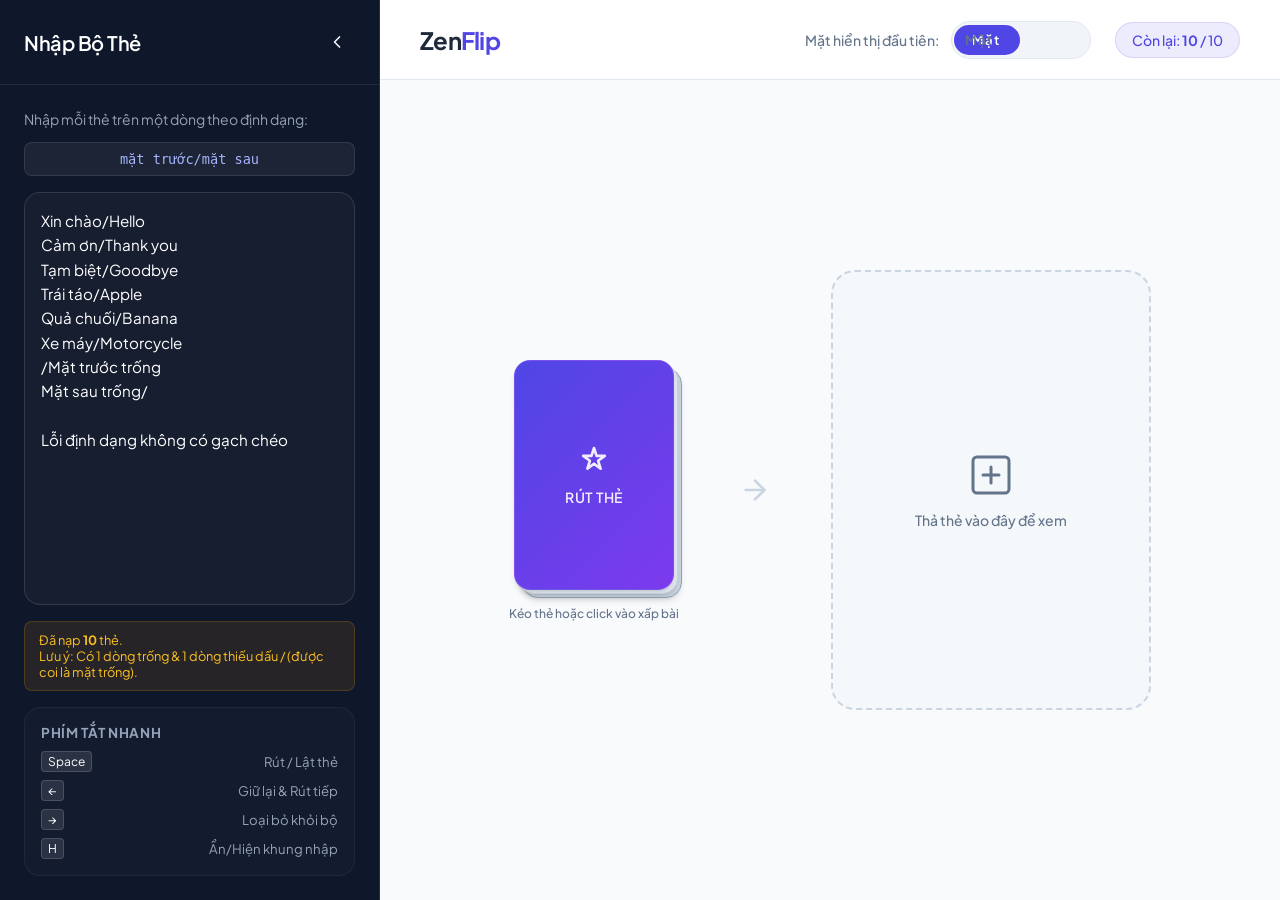
==== index.html @ d10fe944 "Initial commit - ZenFlip random flashcard app" ====
<!DOCTYPE html>
<html lang="vi">
<head>
  <meta charset="UTF-8">
  <meta name="viewport" content="width=device-width, initial-scale=1.0">
  <title>Random Flip Card - Bộ Thẻ Ngẫu Nhiên</title>
  <!-- Google Fonts -->
  <link rel="preconnect" href="https://fonts.googleapis.com">
  <link rel="preconnect" href="https://fonts.gstatic.com" crossorigin>
  <link href="https://fonts.googleapis.com/css2?family=Outfit:wght@300;400;500;600;700&family=Plus+Jakarta+Sans:wght@300;400;500;600;700&display=swap" rel="stylesheet">
  <!-- Stylesheet -->
  <link rel="stylesheet" href="styles.css">
</head>
<body>
  <div class="app-container">
    <!-- Sidebar / Input Panel -->
    <aside class="sidebar" id="sidebar">
      <div class="sidebar-header">
        <h2>Nhập Bộ Thẻ</h2>
        <button class="icon-btn toggle-sidebar-btn" id="hide-sidebar-btn" title="Ẩn khung nhập (H)">
          <svg xmlns="http://www.w3.org/2000/svg" width="20" height="20" viewBox="0 0 24 24" fill="none" stroke="currentColor" stroke-width="2" stroke-linecap="round" stroke-linejoin="round"><path d="m15 18-6-6 6-6"/></svg>
        </button>
      </div>
      
      <div class="sidebar-content">
        <p class="input-desc">Nhập mỗi thẻ trên một dòng theo định dạng:</p>
        <div class="format-badge">mặt trước/mặt sau</div>
        
        <textarea id="card-input" placeholder="Ví dụ:
Xin chào/Hello
Cảm ơn/Thank you
Tạm biệt/Goodbye" spellcheck="false"></textarea>
        
        <div class="validation-info" id="validation-info">
          Đang tải dữ liệu...
        </div>

        <div class="instructions-panel">
          <h3>Phím tắt nhanh</h3>
          <ul>
            <li><kbd>Space</kbd> Rút / Lật thẻ</li>
            <li><kbd>←</kbd> Giữ lại & Rút tiếp</li>
            <li><kbd>→</kbd> Loại bỏ khỏi bộ</li>
            <li><kbd>H</kbd> Ẩn/Hiện khung nhập</li>
          </ul>
        </div>
      </div>
    </aside>

    <!-- Main Workspace -->
    <main class="main-content">
      <!-- Show sidebar button (visible when sidebar is hidden) -->
      <button class="show-sidebar-btn hidden" id="show-sidebar-btn" title="Hiện khung nhập (H)">
        <svg xmlns="http://www.w3.org/2000/svg" width="20" height="20" viewBox="0 0 24 24" fill="none" stroke="currentColor" stroke-width="2" stroke-linecap="round" stroke-linejoin="round"><rect width="18" height="18" x="3" y="3" rx="2" ry="2"/><line x1="9" x2="9" y1="3" y2="21"/></svg>
        Nhập thẻ
      </button>

      <!-- Top Dashboard Panel -->
      <header class="dashboard">
        <div class="dashboard-logo">
          <h1>Zen<span>Flip</span></h1>
        </div>

        <div class="dashboard-controls">
          <!-- Toggle Initial Face -->
          <div class="toggle-group">
            <span class="toggle-label">Mặt hiển thị đầu tiên:</span>
            <div class="switch-button">
              <input class="switch-button-checkbox" type="checkbox" id="initial-face-toggle">
              <label class="switch-button-label" for="initial-face-toggle">
                <span class="switch-button-label-span">Mặt Trước</span>
              </label>
            </div>
          </div>

          <!-- Counter Stats -->
          <div class="stats-badge">
            Còn lại: <strong id="remaining-count">0</strong> / <span id="total-count">0</span>
          </div>
        </div>
      </header>

      <!-- Arena / Board Workspace -->
      <div class="arena">
        <!-- Center Notification Toast -->
        <div class="toast-container" id="toast-container"></div>

        <!-- Play Zone -->
        <div class="play-zone">
          <!-- Left Pile (Deck visual) -->
          <div class="deck-pile-container">
            <div class="deck-pile" id="deck-pile" draggable="true" title="Kéo thẻ hoặc click để rút">
              <div class="deck-card deck-card-3"></div>
              <div class="deck-card deck-card-2"></div>
              <div class="deck-card deck-card-1">
                <div class="deck-card-inner">
                  <div class="deck-card-face">
                    <svg xmlns="http://www.w3.org/2000/svg" width="32" height="32" viewBox="0 0 24 24" fill="none" stroke="currentColor" stroke-width="2" stroke-linecap="round" stroke-linejoin="round"><path d="m12 3-1.912 5.886H3.882l5.056 3.674L7.022 18.45 12 14.778l4.978 3.671-1.916-5.89 5.056-3.674h-6.206L12 3z"/></svg>
                    <span>Rút thẻ</span>
                  </div>
                </div>
              </div>
            </div>
            <p class="pile-help">Kéo thẻ hoặc click vào xấp bài</p>
          </div>

          <!-- Connector Arrow -->
          <div class="connector-arrow">
            <svg xmlns="http://www.w3.org/2000/svg" width="32" height="32" viewBox="0 0 24 24" fill="none" stroke="currentColor" stroke-width="2" stroke-linecap="round" stroke-linejoin="round"><line x1="5" x2="19" y1="12" y2="12"/><polyline points="12 5 19 12 12 19"/></svg>
          </div>

          <!-- Drop Slot & Active Card Slot -->
          <div class="card-slot-container">
            <div class="card-slot" id="card-slot">
              <!-- Placeholder helper before drawing -->
              <div class="slot-placeholder" id="slot-placeholder">
                <svg xmlns="http://www.w3.org/2000/svg" width="48" height="48" viewBox="0 0 24 24" fill="none" stroke="currentColor" stroke-width="1.5" stroke-linecap="round" stroke-linejoin="round"><rect width="18" height="18" x="3" y="3" rx="2" ry="2"/><path d="M12 8v8"/><path d="M8 12h8"/></svg>
                <p>Thả thẻ vào đây để xem</p>
              </div>

              <!-- Flip Card Component (Dynamically rendered/animated) -->
              <div class="flip-card hidden" id="active-card">
                <div class="flip-card-inner" id="active-card-inner">
                  <!-- Front Side -->
                  <div class="flip-card-front" id="card-front">
                    <div class="card-content-wrapper">
                      <span class="card-side-label">MẶT TRƯỚC</span>
                      <div class="card-text" id="card-front-text">Front Face</div>
                    </div>
                    <div class="card-tap-hint">Click để lật</div>
                  </div>
                  <!-- Back Side -->
                  <div class="flip-card-back" id="card-back">
                    <div class="card-content-wrapper">
                      <span class="card-side-label">MẶT SAU</span>
                      <div class="card-text" id="card-back-text">Back Face</div>
                    </div>
                    <div class="card-tap-hint">Click để lật</div>
                  </div>
                </div>
              </div>
            </div>
            
            <!-- Action buttons after draw -->
            <div class="action-buttons hidden" id="action-buttons">
              <button class="action-btn keep-btn" id="keep-btn" title="Phím tắt: Mũi tên trái (←)">
                <svg xmlns="http://www.w3.org/2000/svg" width="18" height="18" viewBox="0 0 24 24" fill="none" stroke="currentColor" stroke-width="2" stroke-linecap="round" stroke-linejoin="round"><path d="M19 21v-2a4 4 0 0 0-4-4H9a4 4 0 0 0-4 4v2"/><circle cx="12" cy="7" r="4"/></svg>
                Giữ lại (←)
              </button>
              <button class="action-btn remove-btn" id="remove-btn" title="Phím tắt: Mũi tên phải (→)">
                <svg xmlns="http://www.w3.org/2000/svg" width="18" height="18" viewBox="0 0 24 24" fill="none" stroke="currentColor" stroke-width="2" stroke-linecap="round" stroke-linejoin="round"><path d="M3 6h18"/><path d="M19 6v14c0 1-1 2-2 2H7c-1 0-2-1-2-2V6"/><path d="M8 6V4c0-1 1-2 2-2h4c1 0 2 1 2 2v2"/><line x1="10" x2="10" y1="11" y2="17"/><line x1="14" x2="14" y1="11" y2="17"/></svg>
                Loại bỏ (→)
              </button>
            </div>
          </div>
        </div>
      </div>
    </main>
  </div>

  <!-- Javascript Logic -->
  <script src="app.js"></script>
</body>
</html>
---- styles.css ----
/* Clean, Modern Reset & Base Styles */
* {
  box-sizing: border-box;
  margin: 0;
  padding: 0;
  font-family: 'Plus Jakarta Sans', 'Outfit', -apple-system, BlinkMacSystemFont, "Segoe UI", Roboto, sans-serif;
}

:root {
  --bg-primary: #f8fafc;
  --bg-sidebar: #0f172a;
  --sidebar-text: #f1f5f9;
  --sidebar-text-muted: #94a3b8;
  --card-bg-front: #ffffff;
  --card-bg-back: linear-gradient(135deg, #4f46e5, #7c3aed);
  --text-dark: #1e293b;
  --text-muted: #64748b;
  --accent: #4f46e5;
  --accent-light: rgba(79, 70, 229, 0.1);
  --accent-hover: #4338ca;
  --border-color: #e2e8f0;
  --border-focus: #818cf8;
  --shadow-sm: 0 1px 2px 0 rgba(0, 0, 0, 0.05);
  --shadow-md: 0 4px 6px -1px rgba(0, 0, 0, 0.1), 0 2px 4px -2px rgba(0, 0, 0, 0.1);
  --shadow-lg: 0 20px 25px -5px rgba(0, 0, 0, 0.1), 0 8px 10px -6px rgba(0, 0, 0, 0.1);
  --shadow-card: 0 25px 50px -12px rgba(0, 0, 0, 0.08), 0 0 0 1px rgba(0, 0, 0, 0.02);
  --radius-sm: 8px;
  --radius-md: 16px;
  --radius-lg: 24px;
  --transition-fast: 0.2s ease;
  --transition-normal: 0.3s cubic-bezier(0.4, 0, 0.2, 1);
  --transition-slow: 0.6s cubic-bezier(0.34, 1.56, 0.64, 1); /* Bouncy flip */
}

body {
  background-color: var(--bg-primary);
  color: var(--text-dark);
  height: 100vh;
  overflow: hidden;
  display: flex;
}

/* App Container Layout */
.app-container {
  display: flex;
  width: 100%;
  height: 100%;
  position: relative;
}

/* Sidebar / Input Panel */
.sidebar {
  width: 380px;
  background-color: var(--bg-sidebar);
  color: var(--sidebar-text);
  display: flex;
  flex-direction: column;
  border-right: 1px solid rgba(255, 255, 255, 0.1);
  transition: transform var(--transition-normal), width var(--transition-normal);
  z-index: 10;
  flex-shrink: 0;
}

.sidebar.collapsed {
  transform: translateX(-100%);
  width: 0;
  overflow: hidden;
}

.sidebar-header {
  padding: 24px;
  display: flex;
  align-items: center;
  justify-content: space-between;
  border-bottom: 1px solid rgba(255, 255, 255, 0.08);
}

.sidebar-header h2 {
  font-size: 1.25rem;
  font-weight: 600;
  letter-spacing: -0.025em;
  color: #fff;
}

.sidebar-content {
  padding: 24px;
  display: flex;
  flex-direction: column;
  flex-grow: 1;
  gap: 16px;
  overflow-y: auto;
}

.input-desc {
  font-size: 0.875rem;
  color: var(--sidebar-text-muted);
  line-height: 1.5;
}

.format-badge {
  background-color: rgba(255, 255, 255, 0.06);
  border: 1px solid rgba(255, 255, 255, 0.1);
  color: #a5b4fc;
  padding: 8px 12px;
  border-radius: var(--radius-sm);
  font-family: monospace;
  font-size: 0.85rem;
  text-align: center;
  margin-top: -4px;
}

textarea {
  width: 100%;
  flex-grow: 1;
  background-color: rgba(255, 255, 255, 0.03);
  border: 1px solid rgba(255, 255, 255, 0.12);
  border-radius: var(--radius-md);
  padding: 16px;
  color: #fff;
  font-size: 0.95rem;
  line-height: 1.6;
  resize: none;
  outline: none;
  transition: border-color var(--transition-fast), box-shadow var(--transition-fast);
}

textarea:focus {
  border-color: var(--border-focus);
  box-shadow: 0 0 0 3px rgba(99, 102, 241, 0.2);
  background-color: rgba(255, 255, 255, 0.05);
}

.validation-info {
  font-size: 0.8rem;
  padding: 10px 14px;
  border-radius: var(--radius-sm);
  transition: all var(--transition-fast);
}

.validation-info.success {
  background-color: rgba(16, 185, 129, 0.1);
  color: #34d399;
  border: 1px solid rgba(16, 185, 129, 0.2);
}

.validation-info.warning {
  background-color: rgba(245, 158, 11, 0.1);
  color: #fbbf24;
  border: 1px solid rgba(245, 158, 11, 0.2);
}

.validation-info.error {
  background-color: rgba(239, 68, 68, 0.1);
  color: #f87171;
  border: 1px solid rgba(239, 68, 68, 0.2);
}

.instructions-panel {
  background-color: rgba(255, 255, 255, 0.02);
  border: 1px solid rgba(255, 255, 255, 0.05);
  border-radius: var(--radius-md);
  padding: 16px;
  margin-top: auto;
}

.instructions-panel h3 {
  font-size: 0.85rem;
  text-transform: uppercase;
  letter-spacing: 0.05em;
  color: var(--sidebar-text-muted);
  margin-bottom: 10px;
}

.instructions-panel ul {
  list-style: none;
  display: flex;
  flex-direction: column;
  gap: 8px;
}

.instructions-panel li {
  font-size: 0.825rem;
  color: var(--sidebar-text-muted);
  display: flex;
  align-items: center;
  justify-content: space-between;
}

kbd {
  background-color: rgba(255, 255, 255, 0.1);
  border: 1px solid rgba(255, 255, 255, 0.15);
  border-radius: 4px;
  padding: 2px 6px;
  font-size: 0.75rem;
  font-family: inherit;
  color: #fff;
}

/* Main Workspace */
.main-content {
  flex-grow: 1;
  display: flex;
  flex-direction: column;
  height: 100%;
  position: relative;
  overflow: hidden;
  transition: padding var(--transition-normal);
}

/* Sidebar Toggle Controls */
.icon-btn {
  background: none;
  border: none;
  color: inherit;
  cursor: pointer;
  display: flex;
  align-items: center;
  justify-content: center;
  padding: 8px;
  border-radius: 50%;
  transition: background-color var(--transition-fast), color var(--transition-fast);
}

.sidebar-header .icon-btn:hover {
  background-color: rgba(255, 255, 255, 0.1);
}

.show-sidebar-btn {
  position: absolute;
  top: 24px;
  left: 24px;
  z-index: 5;
  background-color: var(--text-dark);
  color: #fff;
  border: none;
  border-radius: var(--radius-sm);
  padding: 10px 16px;
  font-size: 0.875rem;
  font-weight: 500;
  cursor: pointer;
  display: flex;
  align-items: center;
  gap: 8px;
  box-shadow: var(--shadow-md);
  transition: opacity var(--transition-fast), transform var(--transition-fast), background-color var(--transition-fast);
}

.show-sidebar-btn:hover {
  background-color: #334155;
  transform: translateY(-1px);
}

.show-sidebar-btn.hidden {
  opacity: 0;
  pointer-events: none;
  transform: translateX(-20px);
}

/* Top Dashboard Header */
.dashboard {
  height: 80px;
  border-bottom: 1px solid var(--border-color);
  padding: 0 40px;
  display: flex;
  align-items: center;
  justify-content: space-between;
  background-color: #ffffff;
  flex-shrink: 0;
}

.sidebar-collapsed-padding {
  padding-left: 100px;
}

.dashboard-logo h1 {
  font-size: 1.5rem;
  font-weight: 700;
  letter-spacing: -0.03em;
  color: var(--text-dark);
}

.dashboard-logo h1 span {
  color: var(--accent);
}

.dashboard-controls {
  display: flex;
  align-items: center;
  gap: 24px;
}

/* Toggle Switch Button */
.toggle-group {
  display: flex;
  align-items: center;
  gap: 12px;
}

.toggle-label {
  font-size: 0.875rem;
  font-weight: 500;
  color: var(--text-muted);
}

.switch-button {
  background: #f1f5f9;
  border-radius: 30px;
  overflow: hidden;
  width: 140px;
  text-align: center;
  font-size: 0.825rem;
  letter-spacing: 1px;
  color: var(--accent);
  position: relative;
  padding-right: 70px;
  position: relative;
  border: 1px solid var(--border-color);
}

.switch-button-checkbox {
  cursor: pointer;
  position: absolute;
  top: 0;
  left: 0;
  bottom: 0;
  right: 0;
  width: 100%;
  height: 100%;
  opacity: 0;
  z-index: 2;
}

.switch-button-checkbox:checked + .switch-button-label:before {
  transform: translate(70px, -50%);
  background: var(--accent);
}

.switch-button-checkbox:checked + .switch-button-label .switch-button-label-span {
  color: var(--text-muted);
}

.switch-button-checkbox:checked + .switch-button-label:after {
  color: #fff;
}

.switch-button-label {
  height: 36px;
  line-height: 36px;
  display: block;
  background: transparent;
  color: var(--text-muted);
  cursor: pointer;
  position: relative;
}

.switch-button-label:before {
  content: "";
  position: absolute;
  top: 50%;
  left: 2px;
  transform: translateY(-50%);
  width: 66px;
  height: 30px;
  border-radius: 30px;
  background: var(--accent);
  transition: transform 0.25s cubic-bezier(0.4, 0, 0.2, 1);
  z-index: 0;
}

.switch-button-label-span {
  position: relative;
  z-index: 1;
  color: #fff;
  font-weight: 600;
  display: inline-block;
  width: 68px;
  transition: color 0.25s;
}

.switch-button-label:after {
  content: "Mặt Sau";
  position: absolute;
  right: 14px;
  top: 0;
  z-index: 1;
  font-weight: 600;
  color: var(--text-muted);
  transition: color 0.25s;
}

/* Stats Badge */
.stats-badge {
  background-color: var(--accent-light);
  color: var(--accent);
  padding: 8px 16px;
  border-radius: 30px;
  font-size: 0.875rem;
  font-weight: 500;
  border: 1px solid rgba(79, 70, 229, 0.15);
}

.stats-badge strong {
  font-weight: 700;
}

/* Arena / Main Playground */
.arena {
  flex-grow: 1;
  display: flex;
  align-items: center;
  justify-content: center;
  padding: 40px;
  position: relative;
}

/* Play Zone Split Layout */
.play-zone {
  display: flex;
  align-items: center;
  justify-content: center;
  gap: 60px;
  max-width: 900px;
  width: 100%;
}

/* Deck Pile Styling */
.deck-pile-container {
  display: flex;
  flex-direction: column;
  align-items: center;
  gap: 16px;
  user-select: none;
}

.deck-pile {
  position: relative;
  width: 160px;
  height: 230px;
  cursor: grab;
  transition: transform var(--transition-fast);
}

.deck-pile:active {
  cursor: grabbing;
}

.deck-card {
  position: absolute;
  top: 0;
  left: 0;
  width: 100%;
  height: 100%;
  border-radius: var(--radius-md);
  box-shadow: var(--shadow-md);
  transition: transform var(--transition-normal), box-shadow var(--transition-normal);
}

/* Deck Pile 3D Layering */
.deck-card-3 {
  background-color: #cbd5e1;
  transform: translate3d(8px, 8px, 0);
  z-index: 1;
  border: 1px solid #94a3b8;
}

.deck-card-2 {
  background-color: #e2e8f0;
  transform: translate3d(4px, 4px, 0);
  z-index: 2;
  border: 1px solid #cbd5e1;
}

.deck-card-1 {
  background: var(--card-bg-back);
  transform: translate3d(0, 0, 0);
  z-index: 3;
  border: 1px solid rgba(255, 255, 255, 0.1);
  display: flex;
  align-items: center;
  justify-content: center;
  color: white;
}

.deck-card-inner {
  padding: 16px;
  height: 100%;
  width: 100%;
  display: flex;
  align-items: center;
  justify-content: center;
}

.deck-card-face {
  display: flex;
  flex-direction: column;
  align-items: center;
  gap: 12px;
  opacity: 0.9;
}

.deck-card-face span {
  font-size: 0.875rem;
  font-weight: 600;
  letter-spacing: 0.05em;
  text-transform: uppercase;
}

/* Pile Hover Effects */
.deck-pile:hover .deck-card-1 {
  transform: translate3d(-2px, -4px, 0);
  box-shadow: 0 10px 20px -5px rgba(79, 70, 229, 0.3);
}

.deck-pile:hover .deck-card-2 {
  transform: translate3d(2px, 0px, 0);
}

.deck-pile:hover .deck-card-3 {
  transform: translate3d(6px, 4px, 0);
}

.deck-pile.dragging {
  opacity: 0.5;
  transform: scale(0.95);
}

.deck-pile.empty {
  cursor: not-allowed;
  pointer-events: none;
}

.deck-pile.empty .deck-card-1 {
  background: #f1f5f9;
  border: 2px dashed #cbd5e1;
  color: #94a3b8;
}

.deck-pile.empty .deck-card-face {
  opacity: 0.5;
}

.deck-pile.empty .deck-card-face svg {
  stroke: #94a3b8;
}

.deck-pile.empty .deck-card-2, 
.deck-pile.empty .deck-card-3 {
  opacity: 0;
}

.pile-help {
  font-size: 0.75rem;
  color: var(--text-muted);
  font-weight: 500;
}

/* Connector Arrow */
.connector-arrow {
  color: #cbd5e1;
  display: flex;
  align-items: center;
  justify-content: center;
}

/* Active Card Slot Container */
.card-slot-container {
  display: flex;
  flex-direction: column;
  align-items: center;
  gap: 24px;
}

.card-slot {
  width: 320px;
  height: 440px;
  border-radius: var(--radius-lg);
  border: 2px dashed #cbd5e1;
  background-color: rgba(241, 245, 249, 0.5);
  display: flex;
  align-items: center;
  justify-content: center;
  position: relative;
  transition: background-color var(--transition-fast), border-color var(--transition-fast);
}

.card-slot.drag-over {
  background-color: var(--accent-light);
  border-color: var(--accent);
}

.slot-placeholder {
  display: flex;
  flex-direction: column;
  align-items: center;
  gap: 12px;
  color: var(--text-muted);
  text-align: center;
  padding: 24px;
  pointer-events: none;
}

.slot-placeholder p {
  font-size: 0.875rem;
  font-weight: 500;
}

/* 3D Flip Card Component */
.flip-card {
  width: 100%;
  height: 100%;
  perspective: 1000px;
  cursor: pointer;
  user-select: none;
}

.flip-card-inner {
  position: relative;
  width: 100%;
  height: 100%;
  text-align: center;
  transition: transform var(--transition-slow);
  transform-style: preserve-3d;
}

/* Active Flip State */
.flip-card.flipped .flip-card-inner {
  transform: rotateY(180deg);
}

.flip-card-front, .flip-card-back {
  position: absolute;
  width: 100%;
  height: 100%;
  -webkit-backface-visibility: hidden; /* Safari */
  backface-visibility: hidden;
  border-radius: var(--radius-lg);
  padding: 32px;
  display: flex;
  flex-direction: column;
  justify-content: space-between;
  box-shadow: var(--shadow-card);
  border: 1px solid rgba(0, 0, 0, 0.04);
}

.flip-card-front {
  background-color: var(--card-bg-front);
  color: var(--text-dark);
}

.flip-card-back {
  background: var(--card-bg-back);
  color: white;
  transform: rotateY(180deg);
}

/* Content inside card */
.card-content-wrapper {
  display: flex;
  flex-direction: column;
  align-items: center;
  justify-content: center;
  flex-grow: 1;
  gap: 20px;
}

.card-side-label {
  font-size: 0.75rem;
  font-weight: 700;
  letter-spacing: 0.1em;
  opacity: 0.4;
}

.flip-card-back .card-side-label {
  opacity: 0.6;
}

.card-text {
  font-size: 1.75rem;
  font-weight: 700;
  line-height: 1.4;
  word-break: break-word;
  max-height: 280px;
  overflow-y: auto;
  display: flex;
  align-items: center;
  justify-content: center;
  width: 100%;
  /* Elegant scrollbar styling for text inside card */
  scrollbar-width: thin;
}

/* Hide scrollbars for a clean look if content fits */
.card-text::-webkit-scrollbar {
  width: 4px;
}

.card-text::-webkit-scrollbar-thumb {
  background: rgba(0, 0, 0, 0.1);
  border-radius: 10px;
}

.flip-card-back .card-text::-webkit-scrollbar-thumb {
  background: rgba(255, 255, 255, 0.2);
}

.card-tap-hint {
  font-size: 0.75rem;
  font-weight: 500;
  opacity: 0.4;
  text-transform: uppercase;
  letter-spacing: 0.05em;
  margin-top: auto;
}

.flip-card-back .card-tap-hint {
  opacity: 0.6;
}

/* Card Draw Animation class */
.drawing-animation {
  animation: draw-in var(--transition-slow) forwards;
}

@keyframes draw-in {
  0% {
    transform: translate3d(-350px, 0px, 0) rotate(-25deg) scale(0.5);
    opacity: 0;
  }
  60% {
    transform: translate3d(15px, 0px, 0) rotate(5deg) scale(1.02);
    opacity: 1;
  }
  100% {
    transform: translate3d(0, 0, 0) rotate(0deg) scale(1);
    opacity: 1;
  }
}

/* Action Buttons below drawn card */
.action-buttons {
  display: flex;
  gap: 16px;
  width: 100%;
  animation: fade-in 0.3s ease forwards;
}

@keyframes fade-in {
  from { opacity: 0; transform: translateY(10px); }
  to { opacity: 1; transform: translateY(0); }
}

.action-btn {
  flex: 1;
  display: flex;
  align-items: center;
  justify-content: center;
  gap: 8px;
  padding: 12px 18px;
  border-radius: var(--radius-md);
  font-size: 0.875rem;
  font-weight: 600;
  cursor: pointer;
  transition: all var(--transition-fast);
}

.keep-btn {
  background-color: #ffffff;
  color: var(--text-dark);
  border: 1px solid var(--border-color);
  box-shadow: var(--shadow-sm);
}

.keep-btn:hover {
  background-color: #f8fafc;
  border-color: #cbd5e1;
  transform: translateY(-1px);
}

.keep-btn:active {
  transform: translateY(0);
}

.remove-btn {
  background-color: #f1f5f9;
  color: #ef4444;
  border: 1px solid transparent;
}

.remove-btn:hover {
  background-color: #fee2e2;
  color: #dc2626;
  transform: translateY(-1px);
}

.remove-btn:active {
  transform: translateY(0);
}

/* Toast Notification Styling */
.toast-container {
  position: absolute;
  top: 20px;
  left: 50%;
  transform: translateX(-50%);
  z-index: 100;
  display: flex;
  flex-direction: column;
  gap: 10px;
  pointer-events: none;
  width: 320px;
}

.toast {
  background-color: #1e293b;
  color: #ffffff;
  padding: 14px 20px;
  border-radius: var(--radius-md);
  box-shadow: var(--shadow-lg);
  font-size: 0.875rem;
  font-weight: 500;
  text-align: center;
  animation: slide-toast 0.3s cubic-bezier(0.16, 1, 0.3, 1) forwards, fade-out 0.3s ease 2.7s forwards;
  pointer-events: auto;
  border: 1px solid rgba(255, 255, 255, 0.1);
}

.toast.warning {
  border-left: 4px solid #f59e0b;
}

.toast.info {
  border-left: 4px solid #3b82f6;
}

@keyframes slide-toast {
  from { transform: translateY(-20px); opacity: 0; }
  to { transform: translateY(0); opacity: 1; }
}

@keyframes fade-out {
  from { opacity: 1; }
  to { opacity: 0; }
}

/* Utilities */
.hidden {
  display: none !important;
}

/* Desktop and Responsive Optimization */
@media (max-width: 992px) {
  .play-zone {
    flex-direction: column;
    gap: 30px;
  }
  
  .connector-arrow {
    transform: rotate(90deg);
  }
}

@media (max-width: 768px) {
  body {
    flex-direction: column;
    overflow-y: auto;
    height: auto;
  }
  
  .app-container {
    flex-direction: column;
    height: auto;
  }
  
  .sidebar {
    width: 100%;
    height: auto;
    border-right: none;
    border-bottom: 1px solid rgba(255, 255, 255, 0.1);
  }

  .sidebar.collapsed {
    height: 0;
    width: 100%;
  }

  .main-content {
    height: calc(100vh - 80px);
  }
}
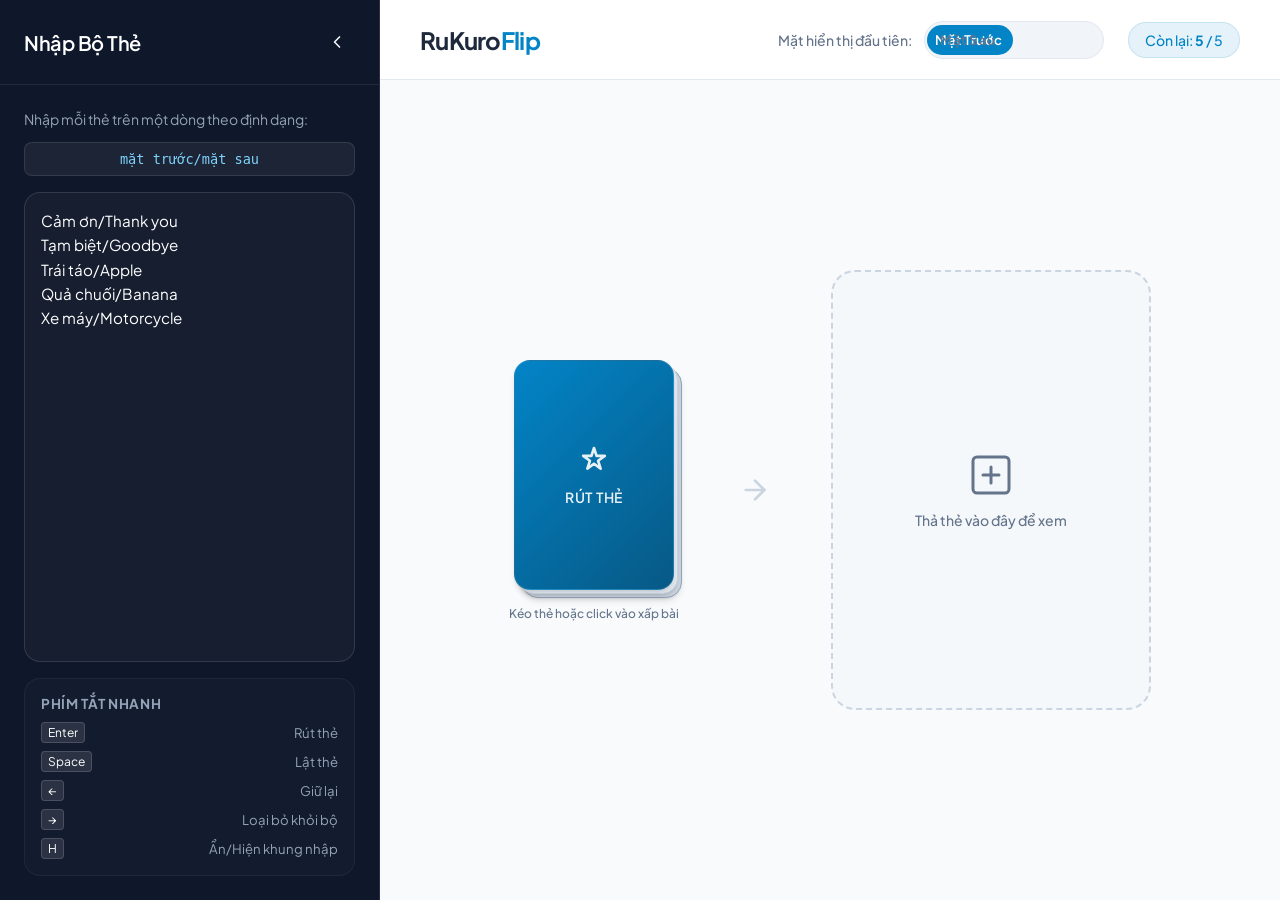
==== commit edb3d275: "Update code and add gacha feature" ====
--- a/index.html
+++ b/index.html
@@ -3,7 +3,7 @@
 <head>
   <meta charset="UTF-8">
   <meta name="viewport" content="width=device-width, initial-scale=1.0">
-  <title>Random Flip Card - Bộ Thẻ Ngẫu Nhiên</title>
+  <title>RuKuroFlip - Bộ Thẻ Ngẫu Nhiên</title>
   <!-- Google Fonts -->
   <link rel="preconnect" href="https://fonts.googleapis.com">
   <link rel="preconnect" href="https://fonts.gstatic.com" crossorigin>
@@ -27,19 +27,15 @@
         <div class="format-badge">mặt trước/mặt sau</div>
         
         <textarea id="card-input" placeholder="Ví dụ:
-Xin chào/Hello
 Cảm ơn/Thank you
 Tạm biệt/Goodbye" spellcheck="false"></textarea>
-        
-        <div class="validation-info" id="validation-info">
-          Đang tải dữ liệu...
-        </div>
 
         <div class="instructions-panel">
           <h3>Phím tắt nhanh</h3>
           <ul>
-            <li><kbd>Space</kbd> Rút / Lật thẻ</li>
-            <li><kbd>←</kbd> Giữ lại & Rút tiếp</li>
+            <li><kbd>Enter</kbd> Rút thẻ</li>
+            <li><kbd>Space</kbd> Lật thẻ</li>
+            <li><kbd>←</kbd> Giữ lại</li>
             <li><kbd>→</kbd> Loại bỏ khỏi bộ</li>
             <li><kbd>H</kbd> Ẩn/Hiện khung nhập</li>
           </ul>
@@ -58,7 +54,7 @@
       <!-- Top Dashboard Panel -->
       <header class="dashboard">
         <div class="dashboard-logo">
-          <h1>Zen<span>Flip</span></h1>
+          <h1>RuKuro<span>Flip</span></h1>
         </div>
 
         <div class="dashboard-controls">
--- a/styles.css
+++ b/styles.css
@@ -12,14 +12,14 @@
   --sidebar-text: #f1f5f9;
   --sidebar-text-muted: #94a3b8;
   --card-bg-front: #ffffff;
-  --card-bg-back: linear-gradient(135deg, #4f46e5, #7c3aed);
+  --card-bg-back: linear-gradient(135deg, #0284c7, #075985);
   --text-dark: #1e293b;
   --text-muted: #64748b;
-  --accent: #4f46e5;
-  --accent-light: rgba(79, 70, 229, 0.1);
-  --accent-hover: #4338ca;
+  --accent: #0284c7;
+  --accent-light: rgba(2, 132, 199, 0.1);
+  --accent-hover: #0369a1;
   --border-color: #e2e8f0;
-  --border-focus: #818cf8;
+  --border-focus: #38bdf8;
   --shadow-sm: 0 1px 2px 0 rgba(0, 0, 0, 0.05);
   --shadow-md: 0 4px 6px -1px rgba(0, 0, 0, 0.1), 0 2px 4px -2px rgba(0, 0, 0, 0.1);
   --shadow-lg: 0 20px 25px -5px rgba(0, 0, 0, 0.1), 0 8px 10px -6px rgba(0, 0, 0, 0.1);
@@ -100,7 +100,7 @@
 .format-badge {
   background-color: rgba(255, 255, 255, 0.06);
   border: 1px solid rgba(255, 255, 255, 0.1);
-  color: #a5b4fc;
+  color: #7dd3fc;
   padding: 8px 12px;
   border-radius: var(--radius-sm);
   font-family: monospace;
@@ -126,7 +126,7 @@
 
 textarea:focus {
   border-color: var(--border-focus);
-  box-shadow: 0 0 0 3px rgba(99, 102, 241, 0.2);
+  box-shadow: 0 0 0 3px rgba(2, 132, 199, 0.2);
   background-color: rgba(255, 255, 255, 0.05);
 }
 
@@ -306,14 +306,13 @@
   background: #f1f5f9;
   border-radius: 30px;
   overflow: hidden;
-  width: 140px;
+  width: 180px;
   text-align: center;
   font-size: 0.825rem;
-  letter-spacing: 1px;
+  letter-spacing: 0.5px;
   color: var(--accent);
   position: relative;
-  padding-right: 70px;
-  position: relative;
+  padding-right: 90px;
   border: 1px solid var(--border-color);
 }
 
@@ -331,7 +330,7 @@
 }
 
 .switch-button-checkbox:checked + .switch-button-label:before {
-  transform: translate(70px, -50%);
+  transform: translate(88px, -50%);
   background: var(--accent);
 }
 
@@ -359,7 +358,7 @@
   top: 50%;
   left: 2px;
   transform: translateY(-50%);
-  width: 66px;
+  width: 86px;
   height: 30px;
   border-radius: 30px;
   background: var(--accent);
@@ -373,14 +372,16 @@
   color: #fff;
   font-weight: 600;
   display: inline-block;
-  width: 68px;
+  width: 88px;
   transition: color 0.25s;
 }
 
 .switch-button-label:after {
   content: "Mặt Sau";
   position: absolute;
-  right: 14px;
+  right: 0;
+  width: 90px;
+  text-align: center;
   top: 0;
   z-index: 1;
   font-weight: 600;
@@ -396,7 +397,7 @@
   border-radius: 30px;
   font-size: 0.875rem;
   font-weight: 500;
-  border: 1px solid rgba(79, 70, 229, 0.15);
+  border: 1px solid rgba(2, 132, 199, 0.15);
 }
 
 .stats-badge strong {
@@ -508,7 +509,7 @@
 /* Pile Hover Effects */
 .deck-pile:hover .deck-card-1 {
   transform: translate3d(-2px, -4px, 0);
-  box-shadow: 0 10px 20px -5px rgba(79, 70, 229, 0.3);
+  box-shadow: 0 10px 20px -5px rgba(2, 132, 199, 0.3);
 }
 
 .deck-pile:hover .deck-card-2 {
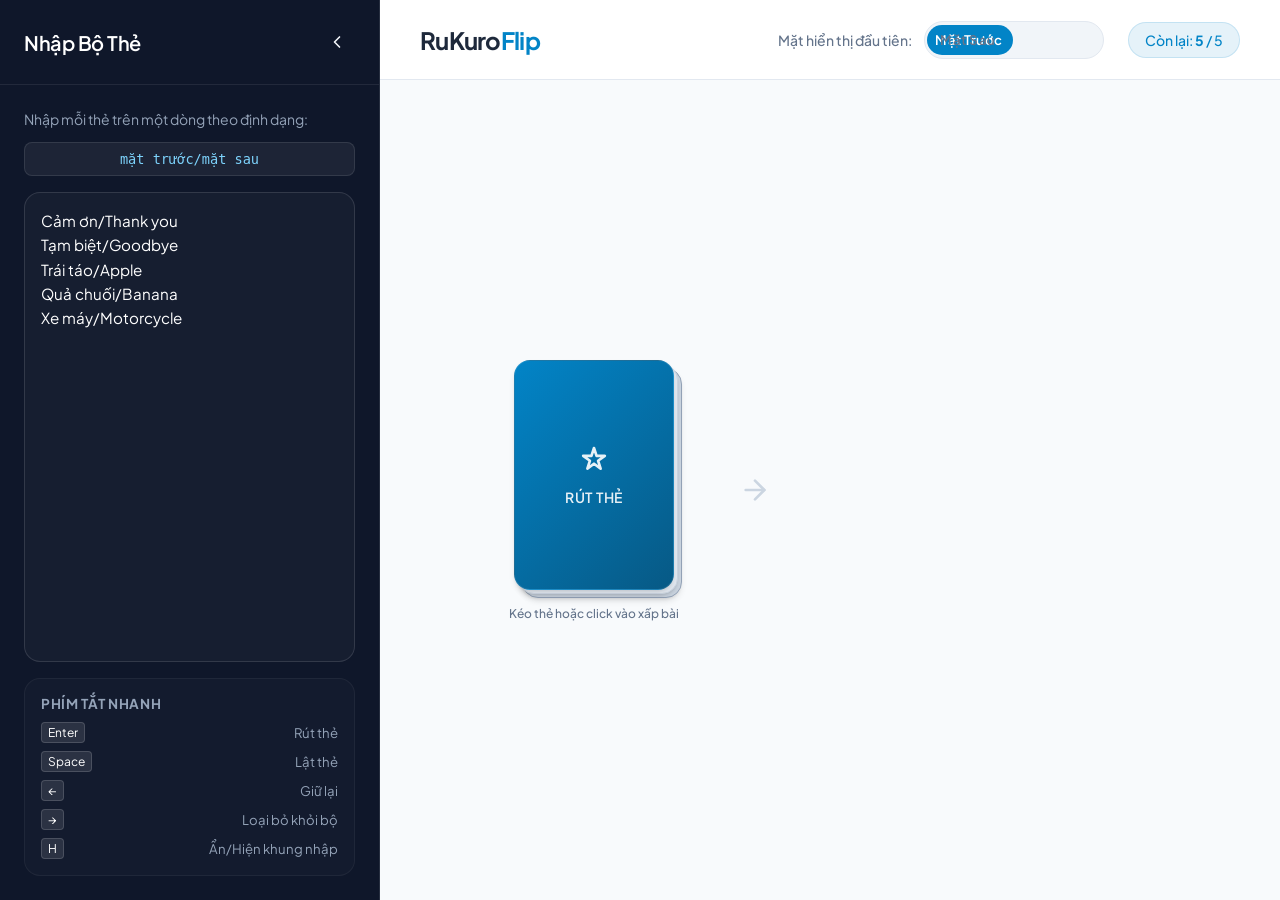
==== commit 7d7beb7a: "Cap nhat Cinematic Gacha v2: The bay sang trong, hat ria va lop phu dien anh" ====
--- a/index.html
+++ b/index.html
@@ -154,6 +154,62 @@
     </main>
   </div>
 
+  <!-- ── Cinematic dark overlay (covers sidebar & UI during draw) ── -->
+  <div id="gacha-overlay"></div>
+
+  <!-- ── Luxury flying card – animated by JS during draw sequence ── -->
+  <div id="gacha-fly-card">
+    <div id="gacha-fly-inner">
+
+      <!-- BACK FACE: purple mystery design shown during flight.
+           After the user clicks to flip, #fly-mystery-layer hides
+           and #fly-second-content appears in its place. -->
+      <div id="gacha-fly-back">
+
+        <div id="fly-mystery-layer">
+          <div class="fly-corner tl"></div>
+          <div class="fly-corner tr"></div>
+          <div class="fly-corner bl"></div>
+          <div class="fly-corner br"></div>
+          <div class="fly-seal-ring"><span class="fly-seal-icon">⚝</span></div>
+          <p class="fly-unknown-label">UNKNOWN</p>
+          <p class="fly-mystery-stars">★★★★★</p>
+        </div>
+
+        <!-- Second-face card content (hidden until user flips) -->
+        <div id="fly-second-content" hidden>
+          <div class="fly-corner tl"></div>
+          <div class="fly-corner tr"></div>
+          <div class="fly-corner bl"></div>
+          <div class="fly-corner br"></div>
+          <span class="fly-face-label" id="fly-second-label">MẶT SAU</span>
+          <div class="fly-face-text"  id="fly-second-text">—</div>
+          <span class="fly-face-hint">Click để lật</span>
+        </div>
+
+      </div>
+
+      <!-- FRONT FACE: first-face content, revealed after gacha flip -->
+      <div id="gacha-fly-front">
+        <div class="fly-corner tl"></div>
+        <div class="fly-corner tr"></div>
+        <div class="fly-corner bl"></div>
+        <div class="fly-corner br"></div>
+        <span class="fly-face-label" id="fly-first-label">MẶT TRƯỚC</span>
+        <div class="fly-face-text"  id="fly-first-text">—</div>
+        <span class="fly-face-hint">Click để lật</span>
+      </div>
+
+    </div>
+  </div>
+
+  <!-- Gacha: Motion Trail Canvas (behind everything during flight) -->
+  <canvas id="trail-canvas"></canvas>
+  <!-- Gacha: Particle Explosion Canvas (always on top during burst) -->
+  <canvas id="particle-canvas"></canvas>
+  <!-- Gacha: Full-screen white flash overlay -->
+  <div id="flash-overlay"></div>
+
   <!-- Javascript Logic -->
   <script src="app.js"></script>
 </body>
--- a/styles.css
+++ b/styles.css
@@ -888,3 +888,328 @@
     height: calc(100vh - 80px);
   }
 }
+
+/* ===========================================================
+   CINEMATIC GACHA v2
+   Overlay + Luxury Flying Card + Edge Particles
+   Replaces the old inline-card animation system.
+=========================================================== */
+
+/* ── Card Slot: remove permanent dashed frame ────────────── */
+/* The drop-zone visual is now shown only on hover/drag-over  */
+.card-slot {
+  border-color: transparent;
+  background-color: transparent;
+}
+.card-slot.drag-over {
+  border-color: var(--accent);
+  background-color: var(--accent-light);
+}
+/* Old drop-zone placeholder no longer needed */
+.slot-placeholder { display: none !important; }
+
+/* ── Canvas layers ────────────────────────────────────────── */
+#trail-canvas {
+  position: fixed;
+  inset: 0;
+  pointer-events: none;
+  z-index: 15;
+}
+#particle-canvas {
+  position: fixed;
+  inset: 0;
+  pointer-events: none;
+  z-index: 25;
+}
+
+/* ── Full-screen white flash on impact ───────────────────── */
+#flash-overlay {
+  position: fixed;
+  inset: 0;
+  background: #fff;
+  z-index: 200;
+  opacity: 0;
+  pointer-events: none;
+}
+#flash-overlay.flash { animation: do-flash 0.42s ease-out forwards; }
+@keyframes do-flash {
+  0%   { opacity: 0.90; }
+  25%  { opacity: 0.72; }
+  100% { opacity: 0;    }
+}
+
+/* ── Screen shake ─────────────────────────────────────────── */
+.arena.shake { animation: screen-shake 0.35s cubic-bezier(0.36, 0.07, 0.19, 0.97) both; }
+@keyframes screen-shake {
+  10%, 90%      { transform: translate(-3px,  1px); }
+  20%, 80%      { transform: translate( 4px, -2px); }
+  30%, 50%, 70% { transform: translate(-5px,  2px); }
+  40%, 60%      { transform: translate( 5px, -1px); }
+  100%          { transform: translate(0, 0); }
+}
+
+/* ── Cinematic Dark Overlay ──────────────────────────────── */
+#gacha-overlay {
+  position: fixed;
+  inset: 0;
+  background: rgba(5, 5, 15, 0.88);
+  z-index: 500;
+  opacity: 0;
+  pointer-events: none;
+  transition: opacity 0.45s ease;
+  backdrop-filter: blur(4px);
+  -webkit-backdrop-filter: blur(4px);
+}
+#gacha-overlay.active {
+  opacity: 1;
+  pointer-events: auto;
+}
+
+/* ── Luxury Flying Card (outer wrapper) ──────────────────── */
+#gacha-fly-card {
+  position: fixed;
+  top: 50%;
+  left: 50%;
+  width: 260px;
+  height: 370px;
+  /* JS overrides this with translate3d during animation;
+     after animation is cancelled the CSS default restores centering */
+  transform: translate(-50%, -50%);
+  transform-style: preserve-3d;
+  perspective: 1100px;
+  z-index: 9999;
+  display: none;
+  will-change: transform, opacity, filter;
+  cursor: pointer;
+  user-select: none;
+}
+#gacha-fly-card.active { display: block; }
+
+/* Pulsing glow after card lands */
+#gacha-fly-card.glow-fly {
+  animation: glow-fly-pulse 1.6s ease-in-out infinite alternate;
+}
+@keyframes glow-fly-pulse {
+  from {
+    filter: drop-shadow(0 0 18px rgba(2,  132, 199, 0.70))
+            drop-shadow(0 0 40px rgba(56, 189, 248, 0.28));
+  }
+  to {
+    filter: drop-shadow(0 0 38px rgba(2,  132, 199, 1.00))
+            drop-shadow(0 0 90px rgba(56, 189, 248, 0.58));
+  }
+}
+
+/* ── Inner 3D flip container ─────────────────────────────── */
+#gacha-fly-inner {
+  width: 100%;
+  height: 100%;
+  position: relative;
+  transform-style: preserve-3d;
+  transform: rotateY(0deg);        /* default → BACK (mystery) visible  */
+  transition: transform 0.65s cubic-bezier(0.34, 1.56, 0.64, 1);
+}
+/* Gacha flip: shows FRONT face (first card content) */
+#gacha-fly-inner.revealed {
+  transform: rotateY(180deg);
+}
+/* User flip: shows BACK face again (now with second card content) */
+#gacha-fly-inner.revealed.user-flipped {
+  transform: rotateY(360deg);
+}
+
+/* ── BACK FACE (outer shell) ─────────────────────────────── */
+#gacha-fly-back {
+  position: absolute;
+  inset: 0;
+  border-radius: 20px;
+  backface-visibility: hidden;
+  -webkit-backface-visibility: hidden;
+  overflow: hidden;
+}
+
+/* Mystery design layer (shown during flight) */
+#fly-mystery-layer {
+  position: absolute;
+  inset: 0;
+  border-radius: 20px;
+  background: radial-gradient(circle at 35% 28%, #1e0845 0%, #09031e 55%, #020009 100%);
+  border: 2px solid rgba(167, 93, 255, 0.75);
+  box-shadow:
+    inset 0 0 55px rgba(124, 58, 237, 0.28),
+    0 0 40px rgba(124, 58, 237, 0.22);
+  display: flex;
+  flex-direction: column;
+  align-items: center;
+  justify-content: center;
+  gap: 14px;
+}
+#fly-mystery-layer::before {
+  content: '';
+  position: absolute;
+  inset: 0;
+  border-radius: 18px;
+  background: radial-gradient(ellipse at 50% 0%, rgba(167, 93, 255, 0.18) 0%, transparent 60%);
+  pointer-events: none;
+}
+
+.fly-seal-ring {
+  width: 88px;
+  height: 88px;
+  border: 2px solid rgba(167, 93, 255, 0.45);
+  border-radius: 50%;
+  display: flex;
+  align-items: center;
+  justify-content: center;
+  animation: fly-seal-spin 8s linear infinite;
+  filter: drop-shadow(0 0 14px rgba(167, 93, 255, 0.8));
+}
+@keyframes fly-seal-spin { to { transform: rotate(360deg); } }
+.fly-seal-icon { font-size: 2.8rem; color: rgba(196, 148, 255, 0.9); line-height: 1; }
+
+.fly-unknown-label {
+  font-size: 0.68rem;
+  letter-spacing: 0.24em;
+  color: rgba(196, 148, 255, 0.8);
+  text-transform: uppercase;
+  margin: 0;
+}
+.fly-mystery-stars {
+  font-size: 1rem;
+  color: #ffe066;
+  letter-spacing: 3px;
+  filter: drop-shadow(0 0 5px rgba(255, 224, 102, 0.65));
+  margin: 0;
+}
+
+/* Second-face content (replaces mystery after user's first flip) */
+#fly-second-content {
+  position: absolute;
+  inset: 0;
+  border-radius: 20px;
+  background: linear-gradient(145deg, #071428 0%, #0c1f3f 40%, #081630 70%, #060f22 100%);
+  border: 2px solid rgba(56, 189, 248, 0.75);
+  box-shadow:
+    0 0 28px rgba(2, 132, 199, 0.55),
+    inset 0 0 30px rgba(56, 189, 248, 0.07);
+  display: flex;
+  flex-direction: column;
+  align-items: center;
+  justify-content: space-between;
+  padding: 28px 22px;
+  color: #fff;
+  overflow: hidden;
+}
+#fly-second-content[hidden] { display: none !important; }
+
+/* ── FRONT FACE (first card content, revealed after gacha flip) ── */
+#gacha-fly-front {
+  position: absolute;
+  inset: 0;
+  border-radius: 20px;
+  backface-visibility: hidden;
+  -webkit-backface-visibility: hidden;
+  /* Sits at 180° so it's hidden by default, visible when inner is .revealed */
+  transform: rotateY(180deg);
+  background: linear-gradient(145deg, #071428 0%, #0c1f3f 40%, #081630 70%, #060f22 100%);
+  border: 2px solid rgba(56, 189, 248, 0.78);
+  box-shadow:
+    0 0 28px rgba(2, 132, 199, 0.58),
+    0 0 65px rgba(2, 132, 199, 0.22),
+    inset 0 0 35px rgba(56, 189, 248, 0.07);
+  display: flex;
+  flex-direction: column;
+  align-items: center;
+  justify-content: space-between;
+  padding: 28px 22px;
+  color: #fff;
+  overflow: hidden;
+}
+
+/* Travelling shimmer on both content faces */
+#gacha-fly-front::before,
+#fly-second-content::before {
+  content: '';
+  position: absolute;
+  inset: 0;
+  border-radius: 18px;
+  background: linear-gradient(
+    110deg,
+    transparent          20%,
+    rgba(56,189,248,.10) 45%,
+    rgba(255,255,255,.16) 50%,
+    rgba(56,189,248,.10) 55%,
+    transparent          80%
+  );
+  background-size: 200% 100%;
+  animation: fly-shimmer 2.8s linear infinite;
+  pointer-events: none;
+}
+@keyframes fly-shimmer {
+  0%   { background-position: -100% 0; }
+  100% { background-position:  200% 0; }
+}
+
+/* ── Content face typography ──────────────────────────────── */
+.fly-face-label {
+  font-size: 0.60rem;
+  font-weight: 700;
+  letter-spacing: 0.22em;
+  color: rgba(56, 189, 248, 0.52);
+  text-transform: uppercase;
+  flex-shrink: 0;
+}
+.fly-face-text {
+  font-size: 1.75rem;
+  font-weight: 700;
+  line-height: 1.35;
+  text-align: center;
+  color: #ffffff;
+  word-break: break-word;
+  text-shadow: 0 0 24px rgba(56, 189, 248, 0.35);
+  flex-grow: 1;
+  display: flex;
+  align-items: center;
+  justify-content: center;
+  max-height: 230px;
+  overflow-y: auto;
+  padding: 0 4px;
+}
+.fly-face-hint {
+  font-size: 0.60rem;
+  letter-spacing: 0.11em;
+  color: rgba(56, 189, 248, 0.35);
+  text-transform: uppercase;
+  flex-shrink: 0;
+}
+
+/* ── Corner ornaments ─────────────────────────────────────── */
+.fly-corner {
+  position: absolute;
+  width: 18px;
+  height: 18px;
+  border-style: solid;
+  pointer-events: none;
+}
+.fly-corner.tl { top: 10px;    left: 10px;  border-width: 2px 0 0 2px; }
+.fly-corner.tr { top: 10px;    right: 10px; border-width: 2px 2px 0 0; }
+.fly-corner.bl { bottom: 10px; left: 10px;  border-width: 0 0 2px 2px; }
+.fly-corner.br { bottom: 10px; right: 10px; border-width: 0 2px 2px 0; }
+/* Purple: mystery face */
+#fly-mystery-layer .fly-corner { border-color: rgba(167, 93, 255, 0.42); }
+/* Blue: content faces */
+#gacha-fly-front    .fly-corner,
+#fly-second-content .fly-corner { border-color: rgba(56, 189, 248, 0.38); }
+
+/* ── Action buttons floating above overlay (gacha-revealed state) */
+.action-buttons.gacha-mode {
+  position: fixed !important;
+  bottom: 52px;
+  left: 50%;
+  transform: translateX(-50%) !important;
+  z-index: 9999;
+  width: 300px;
+  display: flex;
+}
+
+/* end of stylesheet */
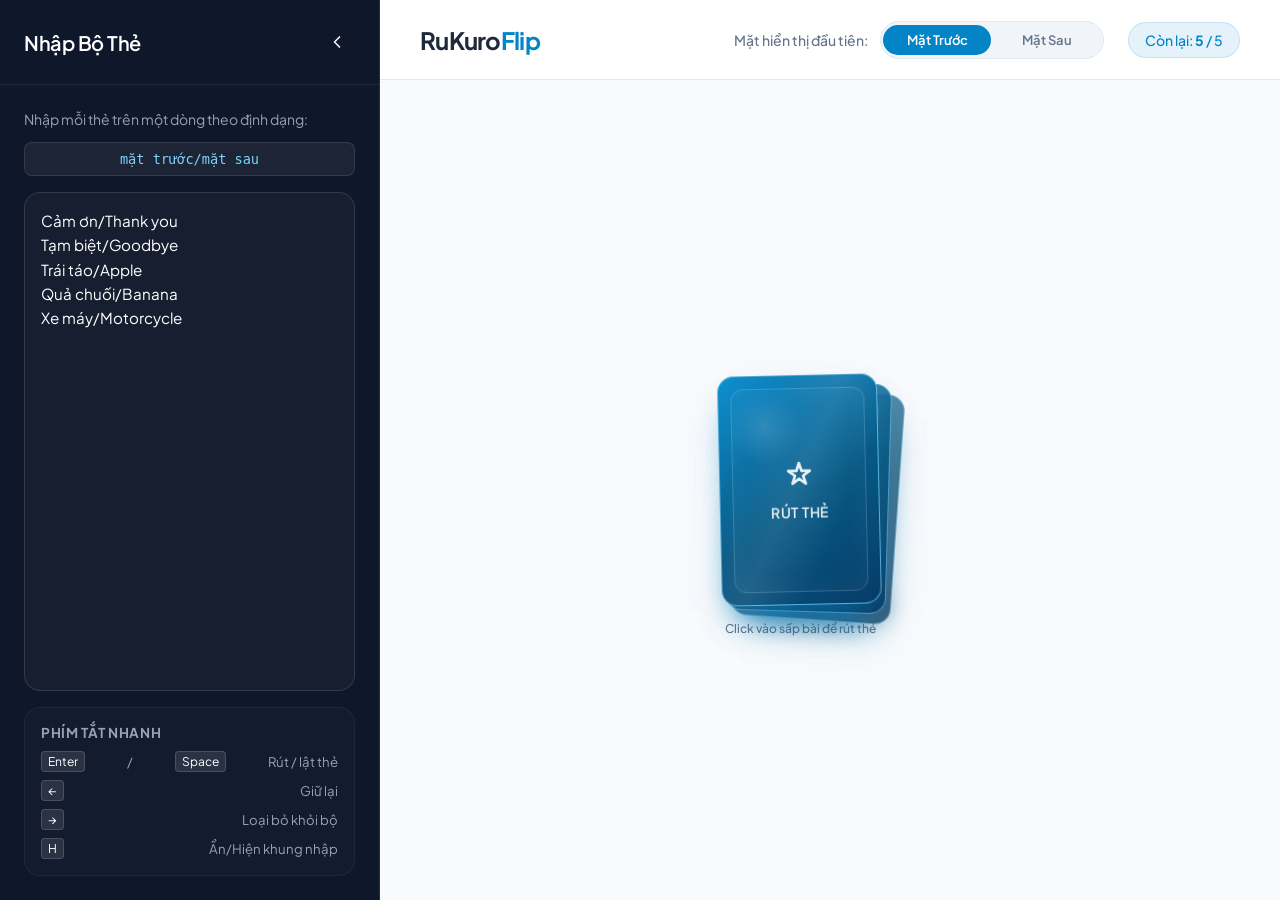
==== commit 52cf6544: "Update layout, styling, and animations for RuKuroFlip" ====
--- a/index.html
+++ b/index.html
@@ -33,8 +33,7 @@
         <div class="instructions-panel">
           <h3>Phím tắt nhanh</h3>
           <ul>
-            <li><kbd>Enter</kbd> Rút thẻ</li>
-            <li><kbd>Space</kbd> Lật thẻ</li>
+            <li><kbd>Enter</kbd> / <kbd>Space</kbd> Rút / lật thẻ</li>
             <li><kbd>←</kbd> Giữ lại</li>
             <li><kbd>→</kbd> Loại bỏ khỏi bộ</li>
             <li><kbd>H</kbd> Ẩn/Hiện khung nhập</li>
@@ -85,24 +84,19 @@
         <div class="play-zone">
           <!-- Left Pile (Deck visual) -->
           <div class="deck-pile-container">
-            <div class="deck-pile" id="deck-pile" draggable="true" title="Kéo thẻ hoặc click để rút">
+            <div class="deck-pile" id="deck-pile" title="Sấp thẻ">
               <div class="deck-card deck-card-3"></div>
               <div class="deck-card deck-card-2"></div>
               <div class="deck-card deck-card-1">
                 <div class="deck-card-inner">
                   <div class="deck-card-face">
                     <svg xmlns="http://www.w3.org/2000/svg" width="32" height="32" viewBox="0 0 24 24" fill="none" stroke="currentColor" stroke-width="2" stroke-linecap="round" stroke-linejoin="round"><path d="m12 3-1.912 5.886H3.882l5.056 3.674L7.022 18.45 12 14.778l4.978 3.671-1.916-5.89 5.056-3.674h-6.206L12 3z"/></svg>
-                    <span>Rút thẻ</span>
+                    <span id="deck-card-label">Rút thẻ</span>
                   </div>
                 </div>
               </div>
             </div>
-            <p class="pile-help">Kéo thẻ hoặc click vào xấp bài</p>
-          </div>
-
-          <!-- Connector Arrow -->
-          <div class="connector-arrow">
-            <svg xmlns="http://www.w3.org/2000/svg" width="32" height="32" viewBox="0 0 24 24" fill="none" stroke="currentColor" stroke-width="2" stroke-linecap="round" stroke-linejoin="round"><line x1="5" x2="19" y1="12" y2="12"/><polyline points="12 5 19 12 12 19"/></svg>
+            <p class="pile-help">Click vào sấp bài để rút thẻ</p>
           </div>
 
           <!-- Drop Slot & Active Card Slot -->
@@ -111,7 +105,7 @@
               <!-- Placeholder helper before drawing -->
               <div class="slot-placeholder" id="slot-placeholder">
                 <svg xmlns="http://www.w3.org/2000/svg" width="48" height="48" viewBox="0 0 24 24" fill="none" stroke="currentColor" stroke-width="1.5" stroke-linecap="round" stroke-linejoin="round"><rect width="18" height="18" x="3" y="3" rx="2" ry="2"/><path d="M12 8v8"/><path d="M8 12h8"/></svg>
-                <p>Thả thẻ vào đây để xem</p>
+                <p>Thẻ sẽ xuất hiện ở đây</p>
               </div>
 
               <!-- Flip Card Component (Dynamically rendered/animated) -->
@@ -161,7 +155,7 @@
   <div id="gacha-fly-card">
     <div id="gacha-fly-inner">
 
-      <!-- BACK FACE: purple mystery design shown during flight.
+      <!-- BACK FACE: deck-back mystery design shown during flight.
            After the user clicks to flip, #fly-mystery-layer hides
            and #fly-second-content appears in its place. -->
       <div id="gacha-fly-back">
--- a/styles.css
+++ b/styles.css
@@ -12,7 +12,10 @@
   --sidebar-text: #f1f5f9;
   --sidebar-text-muted: #94a3b8;
   --card-bg-front: #ffffff;
-  --card-bg-back: linear-gradient(135deg, #0284c7, #075985);
+  --card-bg-back: linear-gradient(145deg, #0f8fcf 0%, #075985 54%, #063c68 100%);
+  --card-back-border: rgba(125, 211, 252, 0.66);
+  --card-back-highlight: rgba(224, 242, 254, 0.2);
+  --card-back-shadow: 0 18px 34px -16px rgba(2, 132, 199, 0.72);
   --text-dark: #1e293b;
   --text-muted: #64748b;
   --accent: #0284c7;
@@ -226,7 +229,7 @@
 }
 
 .show-sidebar-btn {
-  position: absolute;
+  position: fixed;
   top: 24px;
   left: 24px;
   z-index: 5;
@@ -243,6 +246,7 @@
   gap: 8px;
   box-shadow: var(--shadow-md);
   transition: opacity var(--transition-fast), transform var(--transition-fast), background-color var(--transition-fast);
+  white-space: nowrap;
 }
 
 .show-sidebar-btn:hover {
@@ -264,12 +268,17 @@
   display: flex;
   align-items: center;
   justify-content: space-between;
+  gap: 32px;
   background-color: #ffffff;
   flex-shrink: 0;
 }
 
 .sidebar-collapsed-padding {
-  padding-left: 100px;
+  padding-left: 0;
+}
+
+.sidebar-collapsed-padding .dashboard {
+  padding-left: 220px;
 }
 
 .dashboard-logo h1 {
@@ -277,6 +286,7 @@
   font-weight: 700;
   letter-spacing: -0.03em;
   color: var(--text-dark);
+  white-space: nowrap;
 }
 
 .dashboard-logo h1 span {
@@ -287,6 +297,8 @@
   display: flex;
   align-items: center;
   gap: 24px;
+  justify-content: flex-end;
+  min-width: 0;
 }
 
 /* Toggle Switch Button */
@@ -294,25 +306,28 @@
   display: flex;
   align-items: center;
   gap: 12px;
+  min-width: 0;
 }
 
 .toggle-label {
   font-size: 0.875rem;
   font-weight: 500;
   color: var(--text-muted);
+  white-space: nowrap;
 }
 
 .switch-button {
   background: #f1f5f9;
   border-radius: 30px;
   overflow: hidden;
-  width: 180px;
+  width: 224px;
+  flex: 0 0 224px;
   text-align: center;
-  font-size: 0.825rem;
-  letter-spacing: 0.5px;
+  font-size: 0.8125rem;
+  letter-spacing: 0;
   color: var(--accent);
   position: relative;
-  padding-right: 90px;
+  padding-right: 0;
   border: 1px solid var(--border-color);
 }
 
@@ -330,7 +345,7 @@
 }
 
 .switch-button-checkbox:checked + .switch-button-label:before {
-  transform: translate(88px, -50%);
+  transform: translate(110px, -50%);
   background: var(--accent);
 }
 
@@ -358,7 +373,7 @@
   top: 50%;
   left: 2px;
   transform: translateY(-50%);
-  width: 86px;
+  width: 108px;
   height: 30px;
   border-radius: 30px;
   background: var(--accent);
@@ -367,20 +382,24 @@
 }
 
 .switch-button-label-span {
-  position: relative;
+  position: absolute;
+  top: 0;
+  left: 2px;
   z-index: 1;
   color: #fff;
   font-weight: 600;
-  display: inline-block;
-  width: 88px;
+  display: block;
+  width: 108px;
+  line-height: 36px;
+  text-align: center;
   transition: color 0.25s;
 }
 
 .switch-button-label:after {
   content: "Mặt Sau";
   position: absolute;
-  right: 0;
-  width: 90px;
+  right: 2px;
+  width: 108px;
   text-align: center;
   top: 0;
   z-index: 1;
@@ -398,6 +417,8 @@
   font-size: 0.875rem;
   font-weight: 500;
   border: 1px solid rgba(2, 132, 199, 0.15);
+  white-space: nowrap;
+  flex: 0 0 auto;
 }
 
 .stats-badge strong {
@@ -431,18 +452,58 @@
   align-items: center;
   gap: 16px;
   user-select: none;
+  margin-top: 30px;
 }
 
 .deck-pile {
   position: relative;
   width: 160px;
   height: 230px;
-  cursor: grab;
+  cursor: pointer;
   transition: transform var(--transition-fast);
+  isolation: isolate;
+}
+
+.deck-pile.extracting {
+  z-index: 9500;
+}
+
+.deck-pile::before {
+  content: '';
+  position: absolute;
+  top: 52px;
+  left: -18px;
+  width: 126%;
+  height: 16px;
+  border-radius: 999px;
+  background: linear-gradient(90deg, rgba(56, 189, 248, 0), rgba(125, 211, 252, 0.85), rgba(167, 139, 250, 0));
+  filter: blur(4px);
+  opacity: 0;
+  transform: translate3d(8px, 2px, 0) rotate(-4deg) scaleX(0.3);
+  transform-origin: 20% 50%;
+  transition: opacity 0.22s ease, transform 0.45s cubic-bezier(0.16, 1, 0.3, 1);
+  z-index: 4;
+  pointer-events: none;
+}
+
+.deck-pile::after {
+  content: '';
+  position: absolute;
+  left: 18px;
+  right: -22px;
+  bottom: -22px;
+  height: 42px;
+  border-radius: 50%;
+  background: rgba(15, 23, 42, 0.22);
+  filter: blur(10px);
+  transform: translate3d(0, 0, 0) scaleX(0.9);
+  transition: transform var(--transition-normal), opacity var(--transition-fast);
+  z-index: 0;
+  pointer-events: none;
 }
 
 .deck-pile:active {
-  cursor: grabbing;
+  cursor: pointer;
 }
 
 .deck-card {
@@ -452,37 +513,68 @@
   width: 100%;
   height: 100%;
   border-radius: var(--radius-md);
-  box-shadow: var(--shadow-md);
-  transition: transform var(--transition-normal), box-shadow var(--transition-normal);
+  background: var(--card-bg-back);
+  border: 1px solid var(--card-back-border);
+  box-shadow: var(--card-back-shadow);
+  color: white;
+  overflow: hidden;
+  transform-origin: 50% 62%;
+  transition:
+    transform 0.45s cubic-bezier(0.16, 1, 0.3, 1),
+    opacity var(--transition-normal),
+    filter var(--transition-normal),
+    box-shadow var(--transition-normal);
+}
+
+.deck-card::before {
+  content: '';
+  position: absolute;
+  inset: 12px;
+  border-radius: 12px;
+  border: 1px solid var(--card-back-highlight);
+  box-shadow: inset 0 0 28px rgba(255, 255, 255, 0.06);
+  pointer-events: none;
+  z-index: 1;
+}
+
+.deck-card::after {
+  content: '';
+  position: absolute;
+  inset: 0;
+  background:
+    radial-gradient(circle at 28% 22%, rgba(255, 255, 255, 0.24), transparent 18%),
+    linear-gradient(115deg, transparent 22%, rgba(255, 255, 255, 0.16) 48%, transparent 72%);
+  opacity: 0.58;
+  pointer-events: none;
+  z-index: 0;
 }
 
 /* Deck Pile 3D Layering */
 .deck-card-3 {
-  background-color: #cbd5e1;
-  transform: translate3d(8px, 8px, 0);
+  transform: translate3d(16px, 15px, 0) rotate(4deg);
   z-index: 1;
-  border: 1px solid #94a3b8;
+  opacity: 0.76;
+  filter: brightness(0.84) saturate(0.94);
 }
 
 .deck-card-2 {
-  background-color: #e2e8f0;
-  transform: translate3d(4px, 4px, 0);
+  transform: translate3d(8px, 7px, 0) rotate(1.7deg);
   z-index: 2;
-  border: 1px solid #cbd5e1;
+  opacity: 0.9;
+  filter: brightness(0.92);
 }
 
 .deck-card-1 {
-  background: var(--card-bg-back);
-  transform: translate3d(0, 0, 0);
+  transform: translate3d(0, 0, 0) rotate(-1.3deg);
   z-index: 3;
-  border: 1px solid rgba(255, 255, 255, 0.1);
   display: flex;
   align-items: center;
   justify-content: center;
-  color: white;
 }
 
 .deck-card-inner {
+  position: relative;
+  z-index: 2;
   padding: 16px;
   height: 100%;
   width: 100%;
@@ -508,25 +600,50 @@
 
 /* Pile Hover Effects */
 .deck-pile:hover .deck-card-1 {
-  transform: translate3d(-2px, -4px, 0);
-  box-shadow: 0 10px 20px -5px rgba(2, 132, 199, 0.3);
+  transform: translate3d(-5px, -8px, 0) rotate(-3.5deg);
+  box-shadow: 0 24px 36px -16px rgba(2, 132, 199, 0.52);
 }
 
 .deck-pile:hover .deck-card-2 {
-  transform: translate3d(2px, 0px, 0);
+  transform: translate3d(8px, 6px, 0) rotate(1.2deg);
 }
 
 .deck-pile:hover .deck-card-3 {
-  transform: translate3d(6px, 4px, 0);
-}
-
-.deck-pile.dragging {
-  opacity: 0.5;
-  transform: scale(0.95);
+  transform: translate3d(18px, 16px, 0) rotate(4.8deg);
+}
+
+.deck-pile:hover::after {
+  transform: translate3d(4px, 2px, 0) scaleX(1);
+}
+
+.deck-pile.extracting .deck-card-1 {
+  transform: translate3d(-17px, -25px, 0) rotate(-6.5deg);
+  box-shadow: 0 24px 38px -15px rgba(2, 132, 199, 0.6);
+}
+
+.deck-pile.extracting .deck-card-2 {
+  transform: translate3d(-36px, -34px, 0) rotate(-9deg);
+  opacity: 0.34;
+  filter: brightness(1.08) saturate(1.08);
+}
+
+.deck-pile.extracting .deck-card-3 {
+  transform: translate3d(22px, 20px, 0) rotate(5.6deg);
+  opacity: 0.82;
+}
+
+.deck-pile.extracting::before {
+  opacity: 1;
+  transform: translate3d(-8px, -2px, 0) rotate(-8deg) scaleX(1);
+}
+
+.deck-pile.extracting::after {
+  transform: translate3d(10px, 8px, 0) scaleX(1.08);
+  opacity: 0.78;
 }
 
 .deck-pile.empty {
-  cursor: not-allowed;
+  cursor: default;
   pointer-events: none;
 }
 
@@ -536,6 +653,14 @@
   color: #94a3b8;
 }
 
+.deck-pile.empty::after {
+  opacity: 0;
+}
+
+.deck-pile.empty::before {
+  opacity: 0;
+}
+
 .deck-pile.empty .deck-card-face {
   opacity: 0.5;
 }
@@ -553,14 +678,7 @@
   font-size: 0.75rem;
   color: var(--text-muted);
   font-weight: 500;
-}
-
-/* Connector Arrow */
-.connector-arrow {
-  color: #cbd5e1;
-  display: flex;
-  align-items: center;
-  justify-content: center;
+  text-align: center;
 }
 
 /* Active Card Slot Container */
@@ -582,11 +700,6 @@
   justify-content: center;
   position: relative;
   transition: background-color var(--transition-fast), border-color var(--transition-fast);
-}
-
-.card-slot.drag-over {
-  background-color: var(--accent-light);
-  border-color: var(--accent);
 }
 
 .slot-placeholder {
@@ -849,15 +962,35 @@
 }
 
 /* Desktop and Responsive Optimization */
+@media (max-width: 1200px) {
+  .dashboard {
+    height: auto;
+    min-height: 80px;
+    padding-top: 12px;
+    padding-bottom: 12px;
+    flex-wrap: wrap;
+  }
+
+  .sidebar-collapsed-padding .dashboard {
+    padding-left: 170px;
+  }
+
+  .dashboard-controls {
+    flex-wrap: wrap;
+    row-gap: 10px;
+  }
+}
+
 @media (max-width: 992px) {
   .play-zone {
     flex-direction: column;
     gap: 30px;
   }
+
+  .deck-pile-container {
+    margin-top: 10px;
+  }
   
-  .connector-arrow {
-    transform: rotate(90deg);
-  }
 }
 
 @media (max-width: 768px) {
@@ -887,6 +1020,11 @@
   .main-content {
     height: calc(100vh - 80px);
   }
+
+  .sidebar-collapsed-padding .dashboard {
+    padding-left: 20px;
+    padding-top: 76px;
+  }
 }
 
 /* ===========================================================
@@ -895,17 +1033,13 @@
    Replaces the old inline-card animation system.
 =========================================================== */
 
-/* ── Card Slot: remove permanent dashed frame ────────────── */
-/* The drop-zone visual is now shown only on hover/drag-over  */
+/* The old drop zone is hidden now that draw/flip share one control. */
 .card-slot {
+  display: none;
   border-color: transparent;
   background-color: transparent;
 }
-.card-slot.drag-over {
-  border-color: var(--accent);
-  background-color: var(--accent-light);
-}
-/* Old drop-zone placeholder no longer needed */
+
 .slot-placeholder { display: none !important; }
 
 /* ── Canvas layers ────────────────────────────────────────── */
@@ -952,7 +1086,7 @@
 #gacha-overlay {
   position: fixed;
   inset: 0;
-  background: rgba(5, 5, 15, 0.88);
+  background: rgba(5, 5, 15, 0.84);
   z-index: 500;
   opacity: 0;
   pointer-events: none;
@@ -975,6 +1109,7 @@
   /* JS overrides this with translate3d during animation;
      after animation is cancelled the CSS default restores centering */
   transform: translate(-50%, -50%);
+  transform-origin: 50% 50%;
   transform-style: preserve-3d;
   perspective: 1100px;
   z-index: 9999;
@@ -984,6 +1119,11 @@
   user-select: none;
 }
 #gacha-fly-card.active { display: block; }
+
+#gacha-fly-card.extracting-from-deck {
+  z-index: 9000;
+  pointer-events: none;
+}
 
 /* Pulsing glow after card lands */
 #gacha-fly-card.glow-fly {
@@ -1018,6 +1158,39 @@
   transform: rotateY(360deg);
 }
 
+#gacha-fly-inner.flight-mystery #gacha-fly-front {
+  background: var(--card-bg-back);
+  border-color: var(--card-back-border);
+  box-shadow:
+    var(--card-back-shadow),
+    inset 0 0 48px rgba(224, 242, 254, 0.08),
+    0 0 40px rgba(56, 189, 248, 0.24);
+}
+
+#gacha-fly-inner.flight-mystery #gacha-fly-front .fly-face-label,
+#gacha-fly-inner.flight-mystery #gacha-fly-front .fly-face-text,
+#gacha-fly-inner.flight-mystery #gacha-fly-front .fly-face-hint {
+  opacity: 0;
+}
+
+#gacha-fly-inner.flight-mystery #gacha-fly-front .fly-corner {
+  border-color: rgba(125, 211, 252, 0.42);
+}
+
+#gacha-fly-inner.flight-mystery #gacha-fly-front::after {
+  content: 'UNKNOWN';
+  position: absolute;
+  left: 50%;
+  top: 50%;
+  transform: translate(-50%, -50%);
+  font-size: 0.68rem;
+  font-weight: 700;
+  letter-spacing: 0.24em;
+  color: rgba(224, 242, 254, 0.82);
+  text-transform: uppercase;
+  filter: drop-shadow(0 0 12px rgba(56, 189, 248, 0.62));
+}
+
 /* ── BACK FACE (outer shell) ─────────────────────────────── */
 #gacha-fly-back {
   position: absolute;
@@ -1033,11 +1206,12 @@
   position: absolute;
   inset: 0;
   border-radius: 20px;
-  background: radial-gradient(circle at 35% 28%, #1e0845 0%, #09031e 55%, #020009 100%);
-  border: 2px solid rgba(167, 93, 255, 0.75);
+  background: var(--card-bg-back);
+  border: 2px solid var(--card-back-border);
   box-shadow:
-    inset 0 0 55px rgba(124, 58, 237, 0.28),
-    0 0 40px rgba(124, 58, 237, 0.22);
+    var(--card-back-shadow),
+    inset 0 0 55px rgba(224, 242, 254, 0.08),
+    0 0 40px rgba(56, 189, 248, 0.24);
   display: flex;
   flex-direction: column;
   align-items: center;
@@ -1049,28 +1223,30 @@
   position: absolute;
   inset: 0;
   border-radius: 18px;
-  background: radial-gradient(ellipse at 50% 0%, rgba(167, 93, 255, 0.18) 0%, transparent 60%);
+  background:
+    radial-gradient(ellipse at 50% 0%, rgba(224, 242, 254, 0.18) 0%, transparent 60%),
+    linear-gradient(115deg, transparent 20%, rgba(255, 255, 255, 0.16) 48%, transparent 74%);
   pointer-events: none;
 }
 
 .fly-seal-ring {
   width: 88px;
   height: 88px;
-  border: 2px solid rgba(167, 93, 255, 0.45);
+  border: 2px solid rgba(125, 211, 252, 0.45);
   border-radius: 50%;
   display: flex;
   align-items: center;
   justify-content: center;
   animation: fly-seal-spin 8s linear infinite;
-  filter: drop-shadow(0 0 14px rgba(167, 93, 255, 0.8));
+  filter: drop-shadow(0 0 14px rgba(56, 189, 248, 0.8));
 }
 @keyframes fly-seal-spin { to { transform: rotate(360deg); } }
-.fly-seal-icon { font-size: 2.8rem; color: rgba(196, 148, 255, 0.9); line-height: 1; }
+.fly-seal-icon { font-size: 2.8rem; color: rgba(224, 242, 254, 0.9); line-height: 1; }
 
 .fly-unknown-label {
   font-size: 0.68rem;
   letter-spacing: 0.24em;
-  color: rgba(196, 148, 255, 0.8);
+  color: rgba(224, 242, 254, 0.8);
   text-transform: uppercase;
   margin: 0;
 }
@@ -1195,8 +1371,8 @@
 .fly-corner.tr { top: 10px;    right: 10px; border-width: 2px 2px 0 0; }
 .fly-corner.bl { bottom: 10px; left: 10px;  border-width: 0 0 2px 2px; }
 .fly-corner.br { bottom: 10px; right: 10px; border-width: 0 2px 2px 0; }
-/* Purple: mystery face */
-#fly-mystery-layer .fly-corner { border-color: rgba(167, 93, 255, 0.42); }
+/* Deck-back mystery face */
+#fly-mystery-layer .fly-corner { border-color: rgba(125, 211, 252, 0.42); }
 /* Blue: content faces */
 #gacha-fly-front    .fly-corner,
 #fly-second-content .fly-corner { border-color: rgba(56, 189, 248, 0.38); }
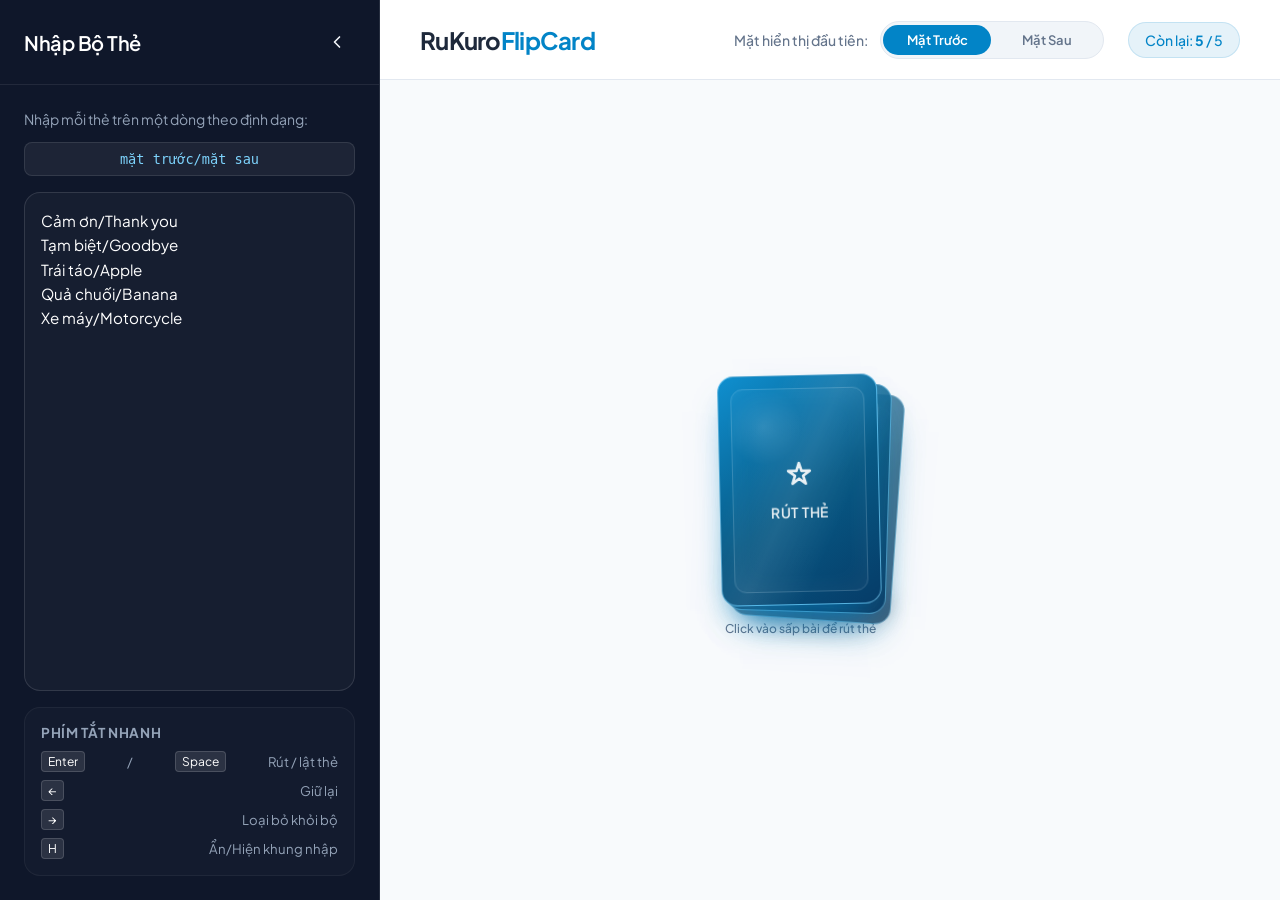
==== commit 8c766282: "Optimize glow animation handoff, mobile layout, and background loops" ====
--- a/index.html
+++ b/index.html
@@ -3,7 +3,7 @@
 <head>
   <meta charset="UTF-8">
   <meta name="viewport" content="width=device-width, initial-scale=1.0">
-  <title>RuKuroFlip - Bộ Thẻ Ngẫu Nhiên</title>
+  <title>RuKuroFlipCard - Bộ Thẻ Ngẫu Nhiên</title>
   <!-- Google Fonts -->
   <link rel="preconnect" href="https://fonts.googleapis.com">
   <link rel="preconnect" href="https://fonts.gstatic.com" crossorigin>
@@ -18,7 +18,10 @@
       <div class="sidebar-header">
         <h2>Nhập Bộ Thẻ</h2>
         <button class="icon-btn toggle-sidebar-btn" id="hide-sidebar-btn" title="Ẩn khung nhập (H)">
-          <svg xmlns="http://www.w3.org/2000/svg" width="20" height="20" viewBox="0 0 24 24" fill="none" stroke="currentColor" stroke-width="2" stroke-linecap="round" stroke-linejoin="round"><path d="m15 18-6-6 6-6"/></svg>
+          <svg xmlns="http://www.w3.org/2000/svg" width="20" height="20" viewBox="0 0 24 24" fill="none" stroke="currentColor" stroke-width="2" stroke-linecap="round" stroke-linejoin="round">
+            <path class="icon-desktop" d="m15 18-6-6 6-6"/>
+            <path class="icon-mobile" d="M18 6L6 18M6 6l12 12" style="display: none;"/>
+          </svg>
         </button>
       </div>
       
@@ -53,7 +56,7 @@
       <!-- Top Dashboard Panel -->
       <header class="dashboard">
         <div class="dashboard-logo">
-          <h1>RuKuro<span>Flip</span></h1>
+          <h1>RuKuro<span>FlipCard</span></h1>
         </div>
 
         <div class="dashboard-controls">
--- a/styles.css
+++ b/styles.css
@@ -1125,16 +1125,38 @@
   pointer-events: none;
 }
 
-/* Pulsing glow after card lands */
+/* Single unified class for glow: fades in, then loops perfectly */
 #gacha-fly-card.glow-fly {
-  animation: glow-fly-pulse 1.6s ease-in-out infinite alternate;
-}
-@keyframes glow-fly-pulse {
-  from {
+  animation: 
+    glow-fly-fade-in 0.8s ease-out forwards,
+    glow-fly-pulse-loop 3.2s ease-in-out 0.8s infinite;
+}
+
+@keyframes glow-fly-fade-in {
+  from { 
+    filter: drop-shadow(0 0 0px rgba(2, 132, 199, 0))
+            drop-shadow(0 0 0px rgba(56, 189, 248, 0));
+  }
+  to { 
+    /* Expand all the way to MAX size for a seamless handoff at the peak */
+    filter: drop-shadow(0 0 38px rgba(2,  132, 199, 1.00))
+            drop-shadow(0 0 90px rgba(56, 189, 248, 0.58));
+  }
+}
+
+@keyframes glow-fly-pulse-loop {
+  0% {
+    /* Starts exactly at MAX size where fade-in left off */
+    filter: drop-shadow(0 0 38px rgba(2,  132, 199, 1.00))
+            drop-shadow(0 0 90px rgba(56, 189, 248, 0.58));
+  }
+  50% {
+    /* Shrinks down to MIN size */
     filter: drop-shadow(0 0 18px rgba(2,  132, 199, 0.70))
             drop-shadow(0 0 40px rgba(56, 189, 248, 0.28));
   }
-  to {
+  100% {
+    /* Back to MAX size */
     filter: drop-shadow(0 0 38px rgba(2,  132, 199, 1.00))
             drop-shadow(0 0 90px rgba(56, 189, 248, 0.58));
   }
@@ -1389,3 +1411,432 @@
 }
 
 /* end of stylesheet */
+
+/* Mobile polish */
+@media (max-width: 768px) {
+  html,
+  body {
+    width: 100%;
+    height: 100dvh;
+    overflow: hidden;
+  }
+
+  body {
+    display: block;
+  }
+
+  .app-container {
+    display: block;
+    height: 100dvh;
+    min-height: 100dvh;
+  }
+
+  .sidebar {
+    position: fixed;
+    inset: 0;
+    width: 100%;
+    height: 100dvh;
+    z-index: 10000;
+    border-right: none;
+    border-bottom: none;
+    transform: translateY(0);
+    transition: transform var(--transition-normal);
+  }
+
+  .sidebar.collapsed {
+    width: 100%;
+    height: 100dvh;
+    transform: translateY(-100%);
+  }
+
+  .toggle-sidebar-btn .icon-desktop {
+    display: none;
+  }
+  
+  .toggle-sidebar-btn .icon-mobile {
+    display: block !important;
+  }
+
+  .sidebar-header {
+    padding: calc(14px + env(safe-area-inset-top)) 16px 14px;
+  }
+
+  .sidebar-header h2 {
+    font-size: 1.05rem;
+  }
+
+  .sidebar-content {
+    min-height: 0;
+    padding: 16px;
+    gap: 12px;
+  }
+
+  .input-desc,
+  .format-badge,
+  .validation-info {
+    font-size: 0.8rem;
+  }
+
+  textarea {
+    min-height: 220px;
+    flex: 1 1 240px;
+    font-size: 0.9rem;
+    line-height: 1.5;
+  }
+
+  .instructions-panel {
+    margin-top: 0;
+    padding: 12px;
+  }
+
+  .instructions-panel ul {
+    gap: 7px;
+  }
+
+  .instructions-panel li {
+    justify-content: flex-start;
+    gap: 8px;
+    flex-wrap: wrap;
+    line-height: 1.35;
+  }
+
+  .show-sidebar-btn {
+    top: calc(12px + env(safe-area-inset-top));
+    left: 12px;
+    height: 40px;
+    padding: 9px 12px;
+    border-radius: 10px;
+    font-size: 0.82rem;
+    z-index: 70;
+  }
+
+  .main-content {
+    height: 100dvh;
+    min-height: 100dvh;
+    overflow: hidden;
+  }
+
+  .dashboard {
+    display: grid;
+    grid-template-columns: minmax(0, 1fr) auto;
+    align-items: center;
+    min-height: 0;
+    height: auto;
+    padding: calc(12px + env(safe-area-inset-top)) 16px 12px;
+    gap: 10px 12px;
+  }
+
+  .sidebar-collapsed-padding .dashboard {
+    padding-left: 16px;
+    padding-top: calc(64px + env(safe-area-inset-top));
+  }
+
+  .dashboard-logo {
+    min-width: 0;
+  }
+
+  .dashboard-logo h1 {
+    font-size: 1.18rem;
+    letter-spacing: 0;
+    overflow: hidden;
+    text-overflow: ellipsis;
+  }
+
+  .dashboard-controls {
+    display: contents;
+  }
+
+  .stats-badge {
+    grid-column: 2;
+    grid-row: 1;
+    padding: 7px 12px;
+    font-size: 0.8rem;
+    border-radius: 999px;
+  }
+
+  .toggle-group {
+    grid-column: 1 / -1;
+    grid-row: 2;
+    display: grid;
+    grid-template-columns: minmax(0, 1fr) 184px;
+    align-items: center;
+    width: 100%;
+    gap: 8px;
+  }
+
+  .toggle-label {
+    min-width: 0;
+    font-size: 0.78rem;
+    line-height: 1.25;
+    white-space: normal;
+  }
+
+  .switch-button {
+    justify-self: end;
+    width: 184px;
+    flex: 0 0 184px;
+    font-size: 0.75rem;
+  }
+
+  .switch-button-label {
+    height: 34px;
+    line-height: 34px;
+  }
+
+  .switch-button-label:before {
+    width: 88px;
+    height: 28px;
+  }
+
+  .switch-button-label-span {
+    width: 88px;
+    line-height: 34px;
+  }
+
+  .switch-button-label:after {
+    width: 88px;
+    line-height: 34px;
+  }
+
+  .switch-button-checkbox:checked + .switch-button-label:before {
+    transform: translate(92px, -50%);
+  }
+
+  .arena {
+    height: calc(100dvh - 125px);
+    min-height: 0;
+    padding: 14px 16px max(82px, calc(68px + env(safe-area-inset-bottom)));
+    align-items: center;
+    overflow: hidden;
+  }
+
+  .sidebar-collapsed-padding .arena {
+    height: calc(100dvh - 177px);
+  }
+
+  .play-zone {
+    width: 100%;
+    height: 100%;
+    max-width: 100%;
+    flex-direction: column;
+    justify-content: center;
+    gap: 16px;
+  }
+
+  .deck-pile-container {
+    gap: 12px;
+    margin-top: 0;
+  }
+
+  .deck-pile {
+    width: clamp(128px, 38vw, 154px);
+    height: auto;
+    aspect-ratio: 160 / 230;
+  }
+
+  .deck-card::before {
+    inset: 10px;
+  }
+
+  .deck-card-face {
+    gap: 10px;
+  }
+
+  .deck-card-face svg {
+    width: 28px;
+    height: 28px;
+  }
+
+  .deck-card-face span {
+    font-size: 0.78rem;
+  }
+
+  .pile-help {
+    max-width: 220px;
+    font-size: 0.72rem;
+    line-height: 1.35;
+  }
+
+  .toast-container {
+    position: fixed;
+    top: calc(12px + env(safe-area-inset-top));
+    width: calc(100vw - 32px);
+    max-width: 340px;
+    z-index: 11000;
+  }
+
+  .toast {
+    padding: 12px 14px;
+    font-size: 0.82rem;
+  }
+
+  #gacha-overlay {
+    backdrop-filter: blur(3px);
+    -webkit-backdrop-filter: blur(3px);
+  }
+
+  #gacha-fly-card {
+    width: min(72vw, 260px);
+    height: auto;
+    aspect-ratio: 260 / 370;
+  }
+
+  #fly-mystery-layer,
+  #gacha-fly-back,
+  #gacha-fly-front,
+  #fly-second-content {
+    border-radius: 18px;
+  }
+
+  #gacha-fly-front,
+  #fly-second-content {
+    padding: 22px 18px;
+  }
+
+  .fly-seal-ring {
+    width: 74px;
+    height: 74px;
+  }
+
+  .fly-seal-icon {
+    font-size: 2.25rem;
+  }
+
+  .fly-face-label,
+  .fly-face-hint {
+    font-size: 0.55rem;
+  }
+
+  .fly-face-text {
+    max-height: 42dvh;
+    font-size: clamp(1.18rem, 6vw, 1.65rem);
+    line-height: 1.3;
+  }
+
+  .action-buttons.gacha-mode {
+    bottom: max(16px, env(safe-area-inset-bottom));
+    width: calc(100vw - 32px);
+    max-width: 340px;
+    gap: 10px;
+  }
+
+  .action-btn {
+    min-height: 48px;
+    padding: 12px;
+    border-radius: 12px;
+    font-size: 0.82rem;
+    gap: 6px;
+  }
+
+  .action-btn svg {
+    width: 17px;
+    height: 17px;
+    flex: 0 0 auto;
+  }
+}
+
+@media (max-width: 380px) {
+  .dashboard {
+    padding-left: 12px;
+    padding-right: 12px;
+  }
+
+  .sidebar-collapsed-padding .dashboard {
+    padding-left: 12px;
+  }
+
+  .toggle-group {
+    grid-template-columns: minmax(0, 1fr) 176px;
+  }
+
+  .switch-button {
+    width: 176px;
+    flex-basis: 176px;
+    font-size: 0.72rem;
+  }
+
+  .switch-button-label:before,
+  .switch-button-label-span,
+  .switch-button-label:after {
+    width: 84px;
+  }
+
+  .switch-button-checkbox:checked + .switch-button-label:before {
+    transform: translate(88px, -50%);
+  }
+
+  .arena {
+    padding-left: 12px;
+    padding-right: 12px;
+  }
+
+  .deck-pile {
+    width: clamp(118px, 37vw, 138px);
+  }
+
+  #gacha-fly-card {
+    width: min(76vw, 238px);
+  }
+
+  .action-buttons.gacha-mode {
+    width: calc(100vw - 24px);
+  }
+
+  .action-btn {
+    font-size: 0.78rem;
+  }
+}
+
+@media (max-height: 680px) and (max-width: 768px) {
+  .sidebar-collapsed-padding .dashboard {
+    padding-top: calc(58px + env(safe-area-inset-top));
+  }
+
+  .dashboard {
+    gap: 8px 10px;
+  }
+
+  .arena {
+    height: calc(100dvh - 116px);
+    padding-bottom: max(72px, calc(58px + env(safe-area-inset-bottom)));
+  }
+
+  .sidebar-collapsed-padding .arena {
+    height: calc(100dvh - 164px);
+  }
+
+  .deck-pile {
+    width: clamp(110px, 34vw, 136px);
+  }
+
+  .pile-help {
+    display: none;
+  }
+
+  #gacha-fly-card {
+    width: min(66vw, 226px);
+  }
+}
+
+@media (hover: none) and (pointer: coarse) {
+  .deck-pile:hover .deck-card-1 {
+    transform: translate3d(0, 0, 0) rotate(-1.3deg);
+    box-shadow: var(--card-back-shadow);
+  }
+
+  .deck-pile:hover .deck-card-2 {
+    transform: translate3d(8px, 7px, 0) rotate(1.7deg);
+  }
+
+  .deck-pile:hover .deck-card-3 {
+    transform: translate3d(16px, 15px, 0) rotate(4deg);
+  }
+
+  .deck-pile:hover::after {
+    transform: translate3d(0, 0, 0) scaleX(0.9);
+  }
+
+  .action-btn:hover {
+    transform: none;
+  }
+}
